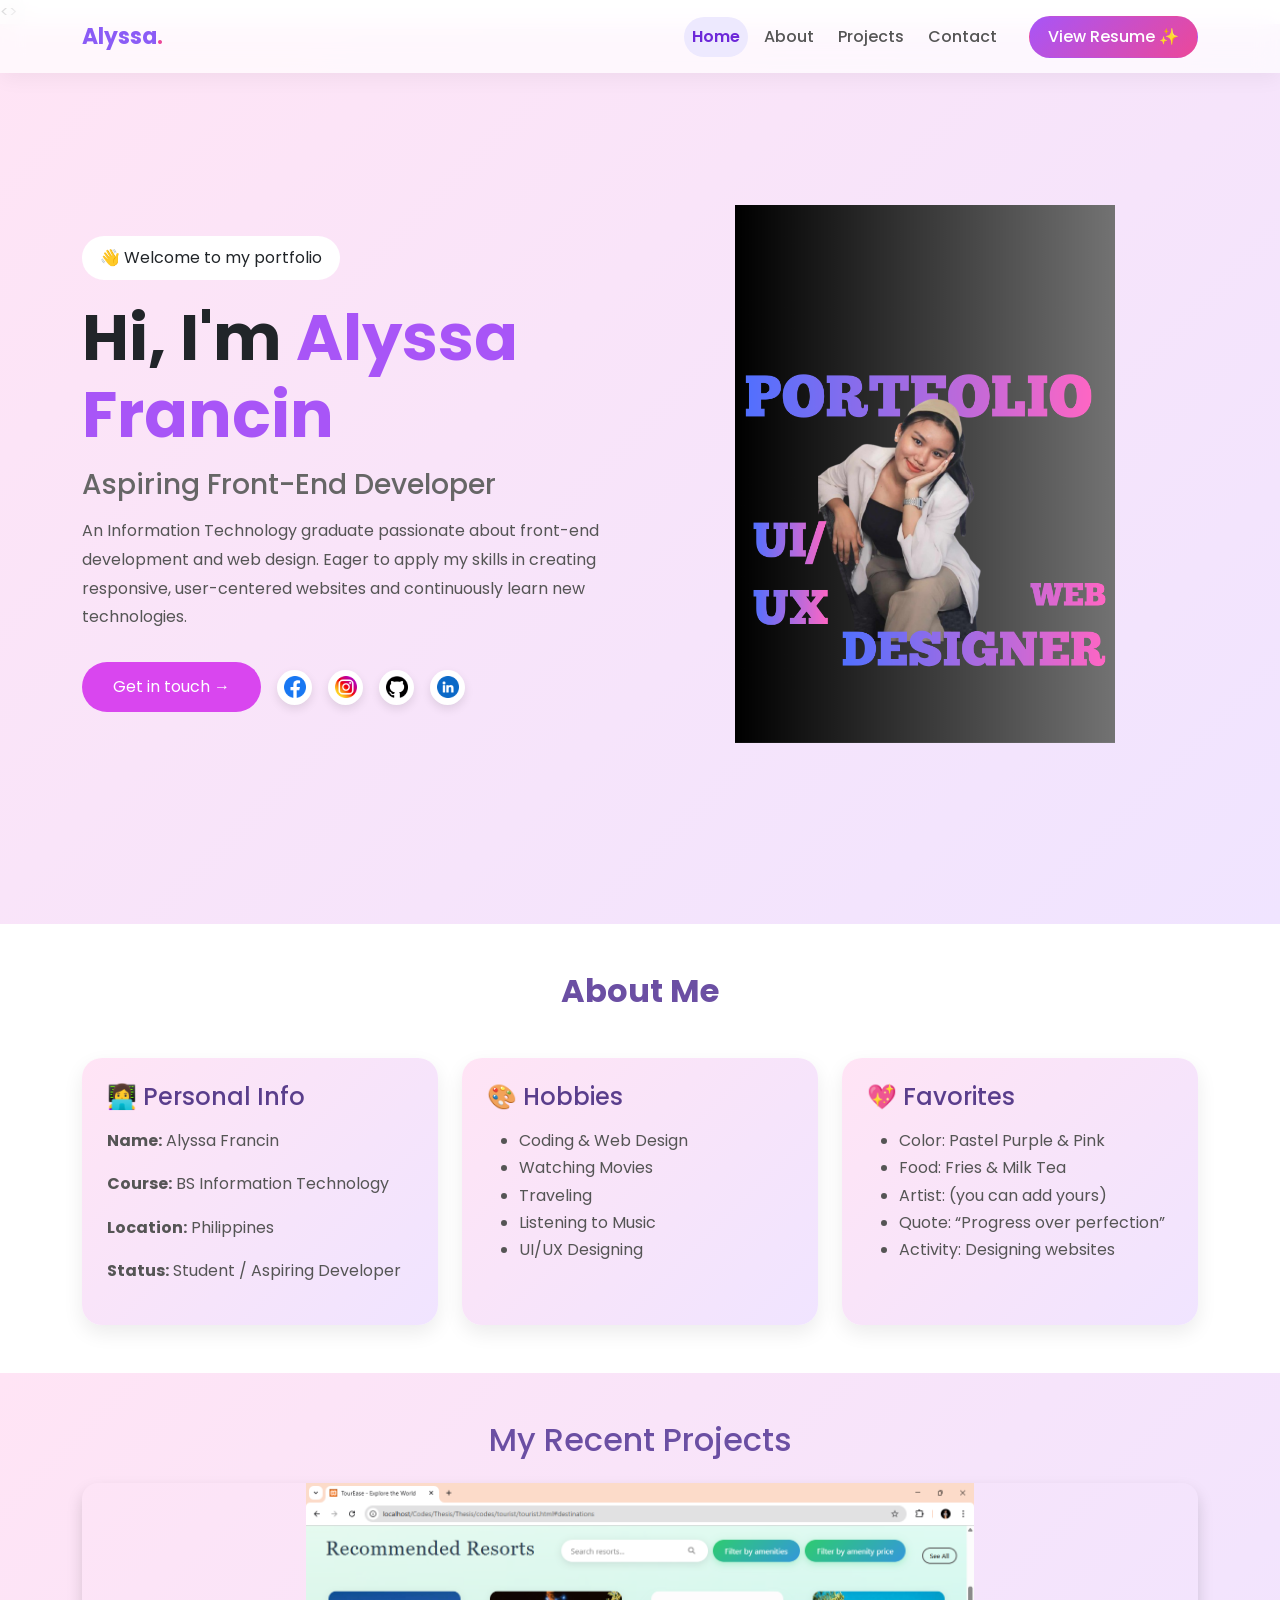
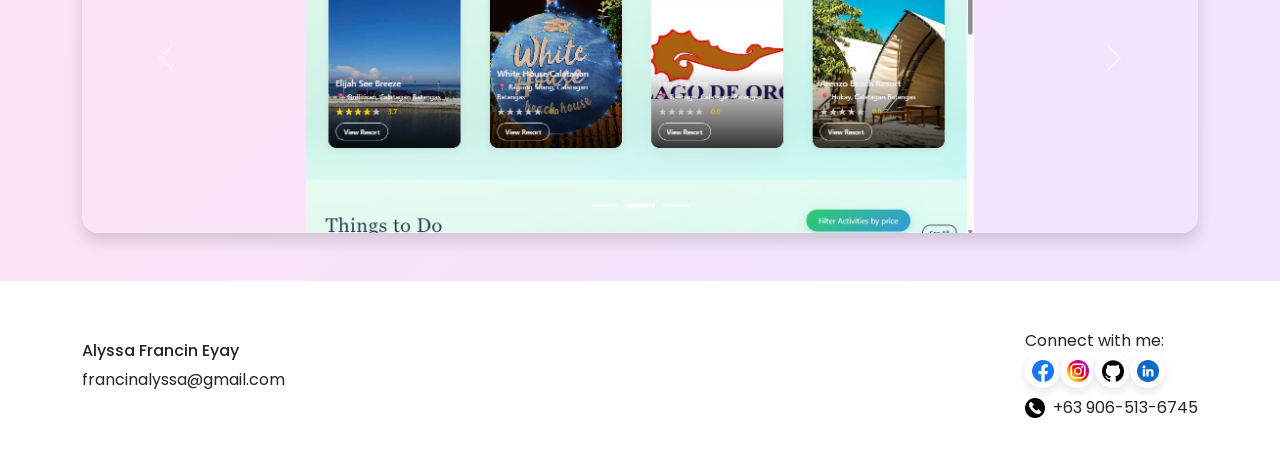
==== index.html @ 0eb21e1b "Rename home.html to index.html" ====
<!DOCTYPE html>
<html lang="en">
<head>
    <meta charset="UTF-8">
    <meta name="viewport" content="width=device-width, initial-scale=1.0">
    <title>Alyssa Francin | Portfolio</title>

    <!-- Bootstrap -->
    <link href="https://cdn.jsdelivr.net/npm/bootstrap@5.3.3/dist/css/bootstrap.min.css" rel="stylesheet">

    <!-- CSS -->
    <link rel="stylesheet" href="css/style.css">
</head>
<>

<!-- Navbar -->
<nav class="navbar navbar-expand-lg fixed-top custom-navbar">

    <div class="container">

        <!-- Brand -->
        <a class="navbar-brand" href="#home">
            Alyssa<span class="dot">.</span>
        </a>

        <!-- Toggle -->
        <button class="navbar-toggler" type="button"
                data-bs-toggle="collapse"
                data-bs-target="#navbarNav">
            <span class="navbar-toggler-icon"></span>
        </button>

        <!-- Links -->
        <div class="collapse navbar-collapse" id="navbarNav">

            <ul class="navbar-nav ms-auto align-items-lg-center gap-2">

                <li class="nav-item">
                    <a href="#home" class="nav-link">Home</a>
                </li>

                <li class="nav-item">
                    <a href="#about" class="nav-link">About</a>
                </li>

                <li class="nav-item">
                    <a href="#projects" class="nav-link">Projects</a>
                </li>

                <li class="nav-item">
                    <a href="#contact" class="nav-link">Contact</a>
                </li>

                <!-- Button -->
                <li class="nav-item">
                   <a href="assets/EYAY-Resume.pdf" target="_blank" class="btn btn-hire ms-lg-3">
                        View Resume ✨
                    </a>
                </li>

            </ul>

        </div>

    </div>

</nav>

<!-- Hero Section -->
<section id="home" class="hero">

    <div class="container">

        <div class="row align-items-center">

            <div class="col-lg-6">

                <span class="intro-tag">
                    👋 Welcome to my portfolio
                </span>

                <h1>
                    Hi, I'm
                    <span class="highlight">
                        Alyssa Francin
                    </span>
                </h1>

                <h3>Aspiring Front-End Developer</h3>

                <p>
                    An Information Technology graduate passionate about front-end development and web design. Eager to apply my skills in creating responsive, user-centered websites and continuously learn new technologies.
                </p>

               <div class="d-flex align-items-center gap-3 mt-3">

                    <!-- Button -->
                    <a href="#contact" class="btn btn-main">
                        Get in touch →
                    </a>

                   <!-- Social Icons -->
                    <a href="https://www.facebook.com/alii.frncin" target="https://www.facebook.com/alii.frncin" class="social-icon">
                        <img src="images/facebook.png" alt="Facebook">
                    </a>

                    <a href="https://www.instagram.com/aly_frncn/" target="https://www.instagram.com/aly_frncn/" class="social-icon">
                        <img src="images/social.png" alt="Instagram">
                    </a>

                    <a href="https://github.com/francinalyssa" target="https://github.com/francinalyssa" class="social-icon">
                        <img src="images/github-logo.png" alt="GitHub">
                    </a>

                    <a href="https://www.linkedin.com/in/alyssa-francin-eyay-317a55396" target="https://www.linkedin.com/in/alyssa-francin-eyay-317a55396" class="social-icon">
                        <img src="images/linkedin.png" alt="LinkedIn">
                    </a>

                </div>

                

            </div>

            <div class="col-lg-6 text-center">

                <img src="images/profile.png"
                     class="hero-image"
                     alt="Profile">

            </div>

        </div>

    </div>

</section>

<!-- About Me Section -->
<section id="about" class="about-section py-5">

    <div class="container">

        <h2 class="text-center mb-5">About Me</h2>

        <div class="row g-4">

            <!-- Personal Info -->
            <div class="col-md-4">
                <div class="about-card">
                    <h4>👩‍💻 Personal Info</h4>
                    <p><b>Name:</b> Alyssa Francin</p>
                    <p><b>Course:</b> BS Information Technology</p>
                    <p><b>Location:</b> Philippines</p>
                    <p><b>Status:</b> Student / Aspiring Developer</p>
                </div>
            </div>

            <!-- Hobbies -->
            <div class="col-md-4">
                <div class="about-card">
                    <h4>🎨 Hobbies</h4>
                    <ul>
                        <li>Coding & Web Design</li>
                        <li>Watching Movies</li>
                        <li>Traveling</li>
                        <li>Listening to Music</li>
                        <li>UI/UX Designing</li>
                    </ul>
                </div>
            </div>

            <!-- Favorites -->
            <div class="col-md-4">
                <div class="about-card">
                    <h4>💖 Favorites</h4>
                    <ul>
                        <li>Color: Pastel Purple & Pink</li>
                        <li>Food: Fries & Milk Tea</li>
                        <li>Artist: (you can add yours)</li>
                        <li>Quote: “Progress over perfection”</li>
                        <li>Activity: Designing websites</li>
                    </ul>
                </div>
            </div>

        </div>

    </div>

</section>



<!-- Slideshow Section -->
<section id="projects" class="project-slider py-5">

    <div class="container">

        <h2 class="text-center mb-4">My Recent Projects</h2>

        <div id="projectCarousel" class="carousel slide"
     data-bs-ride="carousel"
     data-bs-interval="2000">

            <!-- Indicators -->
            <div class="carousel-indicators">
                <button type="button" data-bs-target="#projectCarousel" data-bs-slide-to="0" class="active"></button>
                <button type="button" data-bs-target="#projectCarousel" data-bs-slide-to="1"></button>
                <button type="button" data-bs-target="#projectCarousel" data-bs-slide-to="2"></button>
            </div>

            <!-- Slides -->
            <div class="carousel-inner rounded-4 shadow">

                <div class="carousel-item active">
                    <img src="images/project1.png" class="d-block w-100" alt="Project 1">
                </div>

                <div class="carousel-item">
                    <img src="images/project2.png" class="d-block w-100" alt="Project 2">
                </div>

               

            </div>

            <!-- Controls -->
            <button class="carousel-control-prev" type="button" data-bs-target="#projectCarousel" data-bs-slide="prev">
                <span class="carousel-control-prev-icon"></span>
            </button>

            <button class="carousel-control-next" type="button" data-bs-target="#projectCarousel" data-bs-slide="next">
                <span class="carousel-control-next-icon"></span>
            </button>

        </div>

    </div>

</section>

<!-- Contact Section -->
<section id="contact" class="about-section py-5">
    <div class="container">
        <div class="row align-items-center">
            <div class="col-lg-6">
                <h6>Alyssa Francin Eyay</h6>
                <p>francinalyssa@gmail.com</p>
            </div>
           <div class="col-lg-6 d-flex justify-content-end align-items-center">  
            <div>
                <h7>Connect with me: </h7>
                <div class="d-flex align-items-center">
                    <a href="https://www.facebook.com/alii.frncin" target="_blank" class="social-icon">
                        <img src="images/facebook.png" alt="Facebook">
                    </a>

                    <a href="https://www.instagram.com/aly_frncn/" target="_blank" class="social-icon">
                        <img src="images/social.png" alt="Instagram">
                    </a>

                    <a href="https://github.com/francinalyssa" target="_blank" class="social-icon">
                        <img src="images/github-logo.png" alt="GitHub">
                    </a>

                    <a href="https://www.linkedin.com/in/alyssa-francin-eyay-317a55396" target="_blank" class="social-icon">
                        <img src="images/linkedin.png" alt="LinkedIn">
                    </a>
                </div>

                <!-- Phone number under the icons -->
                <div class="mt-2 d-flex align-items-center">
                    <img src="images/phone.png" alt="Phone" style="width:20px;height:20px;margin-right:8px;">
                    <span>+63 906-513-6745</span>
                </div>
            </div>

            </div>
    </div>
</section>




<script src="https://cdn.jsdelivr.net/npm/bootstrap@5.3.3/dist/js/bootstrap.bundle.min.js"></script>

<script src="js/script.js"></script>

</body>
</html>
---- css/style.css ----
@import url('https://fonts.googleapis.com/css2?family=Poppins:wght@300;400;500;600;700&display=swap');

*{
    margin:0;
    padding:0;
    box-sizing:border-box;
    scroll-behavior:smooth;
}

body{
    font-family:'Poppins',sans-serif;
    background:#fff;
}

.custom-navbar{
    background: rgba(255,255,255,0.7);
    backdrop-filter: blur(12px);
    box-shadow: 0 5px 20px rgba(0,0,0,0.05);
    padding: 15px 0;
}

/* Brand */
.navbar-brand{
    font-weight: 700;
    font-size: 22px;
    color: #8b5cf6;
}

.navbar-brand .dot{
    color: #ec4899;
}

/* Nav Links */
.nav-link{
    color: #555;
    font-weight: 500;
    padding: 8px 15px;
    border-radius: 20px;
    transition: 0.3s;
}

.nav-link:hover{
    background: #f3e8ff;
    color: #7c3aed;
    transform: translateY(-2px);
}

.nav-link.active{
    background: #ede9fe;
    color: #6d28d9 !important;
    font-weight: 600;
}

/* Hire Me Button */
.btn-hire{
    background: linear-gradient(135deg, #a855f7, #ec4899);
    color: white;
    padding: 8px 18px;
    border-radius: 25px;
    font-weight: 500;
    transition: 0.3s;
}

.btn-hire:hover{
    transform: scale(1.05);
    color: white;
}

/* Mobile spacing fix */
@media (max-width: 991px){
    .navbar-nav{
        padding-top: 10px;
    }
}




/* Hero */

.hero{
    min-height:100vh;
    display:flex;
    align-items:center;
    background:
    linear-gradient(
        135deg,
        #ffe4f5,
        #f0e4ff
    );
}

.intro-tag{
    background:white;
    padding:10px 18px;
    border-radius:30px;
    display:inline-block;
    margin-bottom:20px;
}

.hero h1{
    font-size:4rem;
    font-weight:700;
}

.highlight{
    color:#a855f7;
}

.hero h3{
    color:#666;
    margin:15px 0;
}

.hero p{
    color:#555;
    line-height:1.8;
    margin-bottom:30px;
}

.btn-main{
    background:#d946ef;
    color:white;
    padding:12px 30px;
    border-radius:30px;
}

.btn-main:hover{
    background:#c026d3;
    color:white;
}

.hero-image{
    width: 380px;
    max-width: 100%;
    background: transparent;
    border: none;
    box-shadow: none;
}

.social-icon img{
    width: 22px;
    height: 22px;
}

.social-icon{
    width: 35px;
    height: 35px;
    display: flex;
    align-items: center;
    justify-content: center;
    border-radius: 50%;
    background: white;
    box-shadow: 0 4px 10px rgba(0,0,0,0.1);
    transition: 0.3s;
}

.social-icon:hover{
    transform: translateY(-3px);
    background: transparent;
    
}

.project-slider{
    background: linear-gradient(135deg, #ffe4f5, #f0e4ff);
}

.project-slider h2{
    font-weight: 500;
    color: #6b4fa3;
}

.carousel-inner img{
    height: 350px;
    object-fit: contain;
    border-radius: 15px;
}

.about-section{
    background: #fff;
}

.about-section h2{
    font-weight: 700;
    color: #6b4fa3;
}

.about-card{
    background: linear-gradient(135deg, #ffe4f5, #f0e4ff);
    padding: 25px;
    border-radius: 20px;
    box-shadow: 0 8px 20px rgba(0,0,0,0.08);
    transition: 0.3s;
    height: 100%;
}

.about-card:hover{
    transform: translateY(-8px);
}

.about-card h4{
    margin-bottom: 15px;
    color: #5a3e8c;
}

.about-card p, 
.about-card li{
    color: #555;
    line-height: 1.7;
}
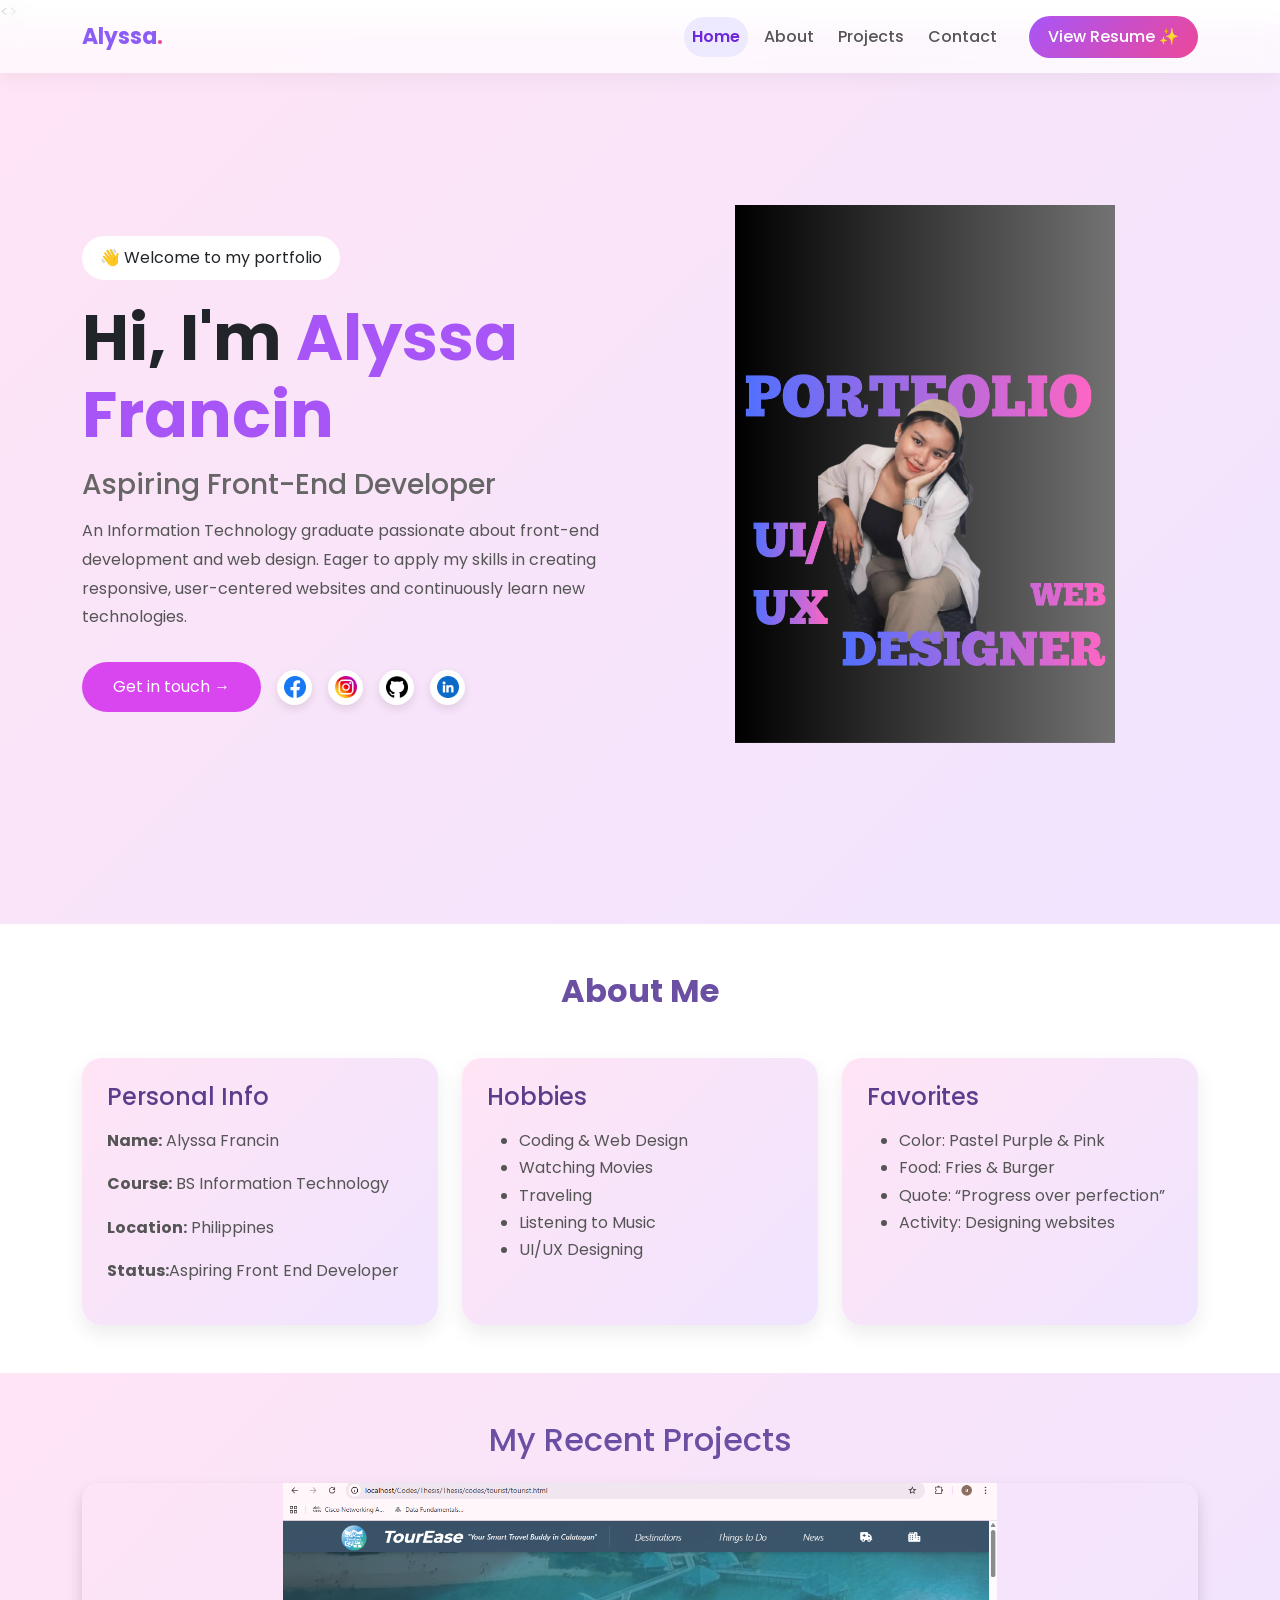
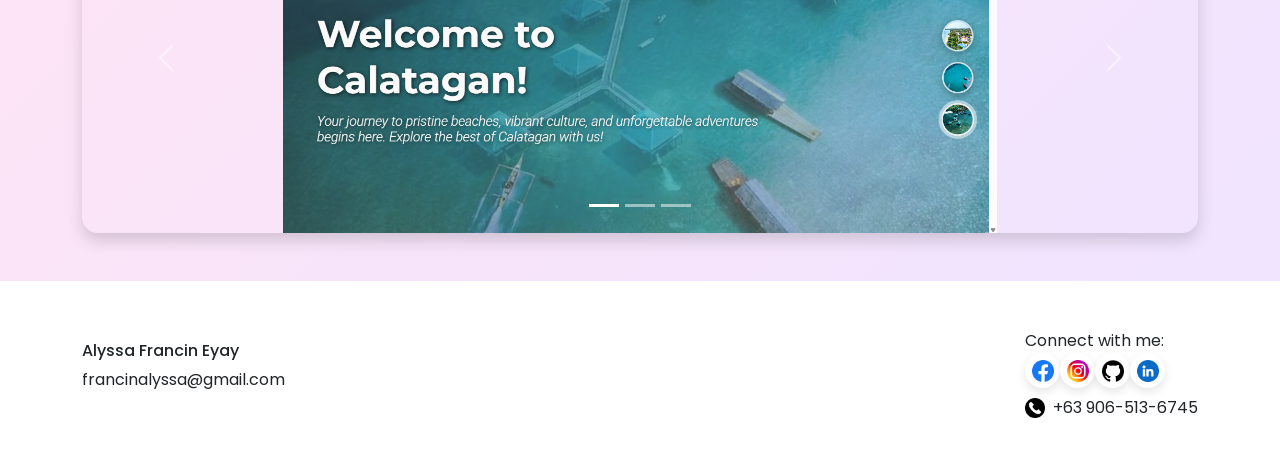
==== commit 3c7c357f: "Update index.html" ====
--- a/index.html
+++ b/index.html
@@ -148,18 +148,18 @@
             <!-- Personal Info -->
             <div class="col-md-4">
                 <div class="about-card">
-                    <h4>👩‍💻 Personal Info</h4>
+                    <h4>Personal Info</h4>
                     <p><b>Name:</b> Alyssa Francin</p>
                     <p><b>Course:</b> BS Information Technology</p>
                     <p><b>Location:</b> Philippines</p>
-                    <p><b>Status:</b> Student / Aspiring Developer</p>
+                    <p><b>Status:</b>Aspiring Front End Developer</p>
                 </div>
             </div>
 
             <!-- Hobbies -->
             <div class="col-md-4">
                 <div class="about-card">
-                    <h4>🎨 Hobbies</h4>
+                    <h4>Hobbies</h4>
                     <ul>
                         <li>Coding & Web Design</li>
                         <li>Watching Movies</li>
@@ -173,11 +173,10 @@
             <!-- Favorites -->
             <div class="col-md-4">
                 <div class="about-card">
-                    <h4>💖 Favorites</h4>
+                    <h4>Favorites</h4>
                     <ul>
                         <li>Color: Pastel Purple & Pink</li>
-                        <li>Food: Fries & Milk Tea</li>
-                        <li>Artist: (you can add yours)</li>
+                        <li>Food: Fries & Burger</li>
                         <li>Quote: “Progress over perfection”</li>
                         <li>Activity: Designing websites</li>
                     </ul>
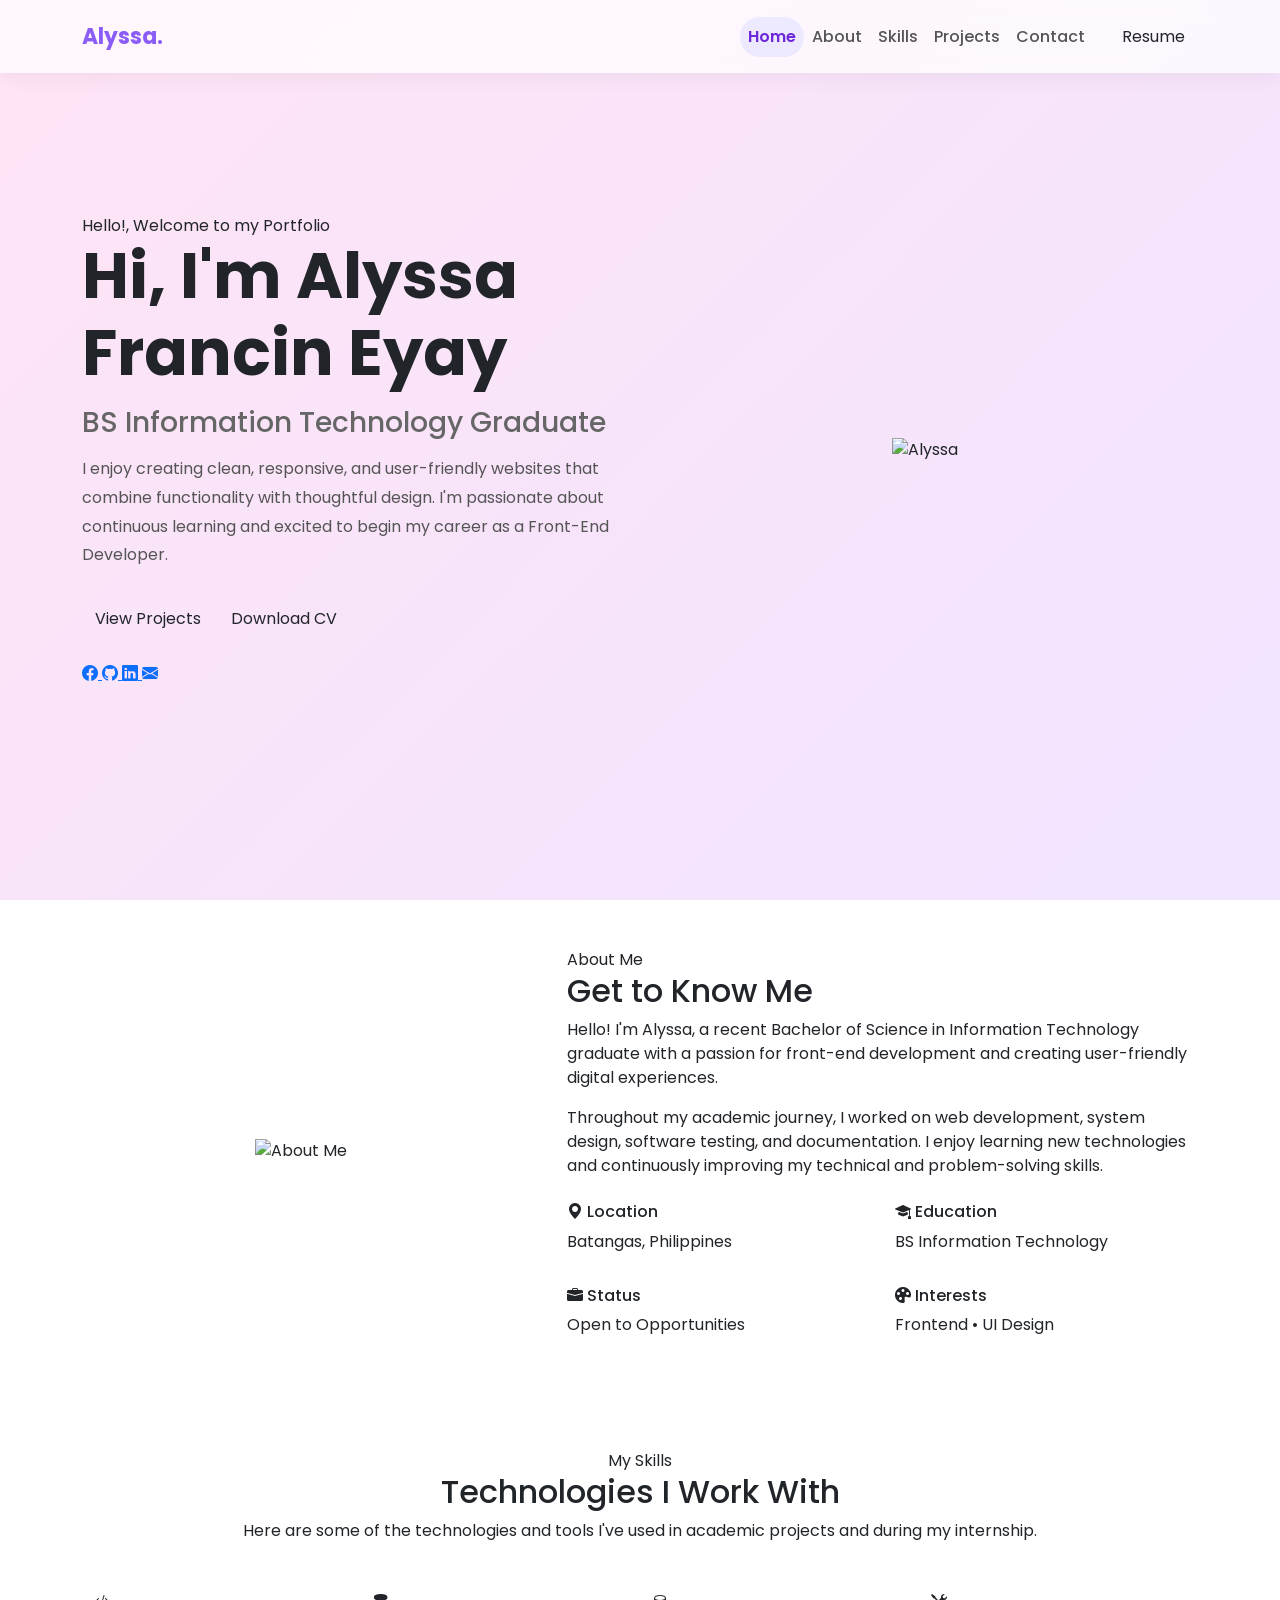
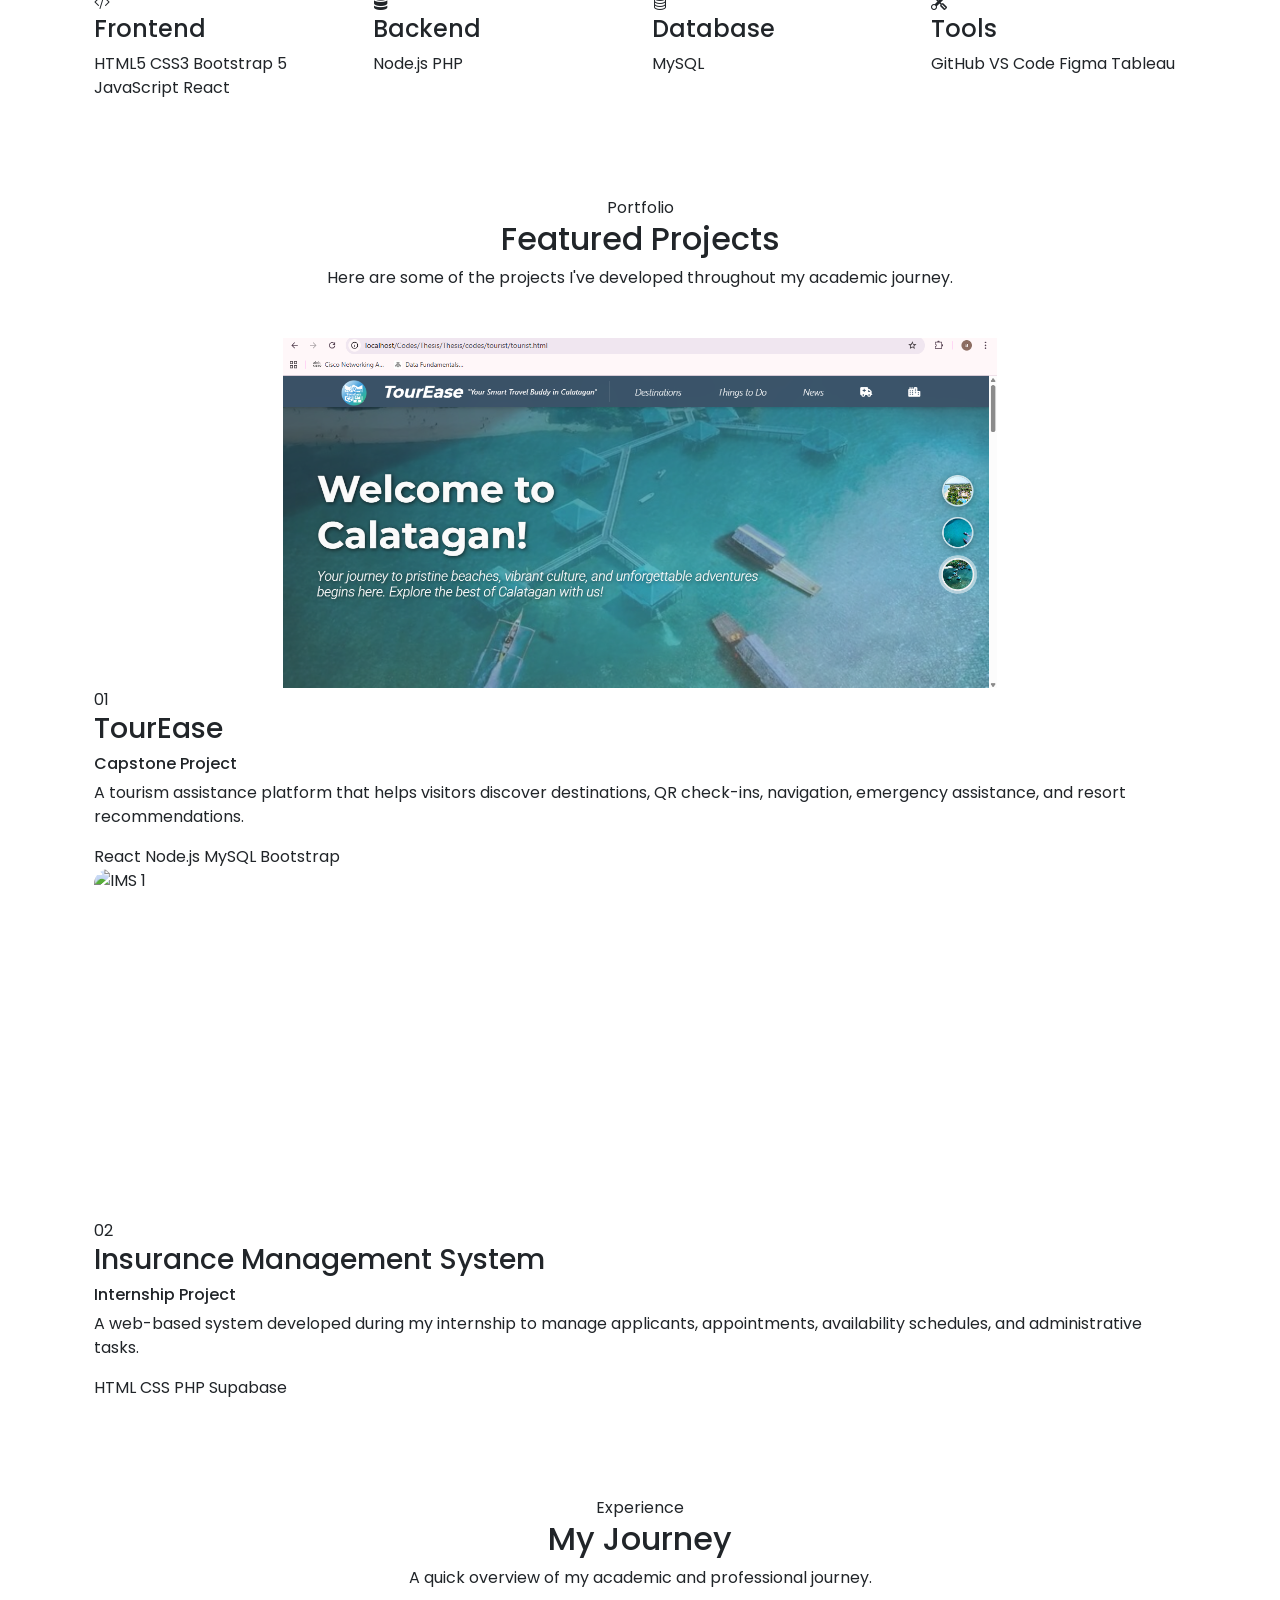
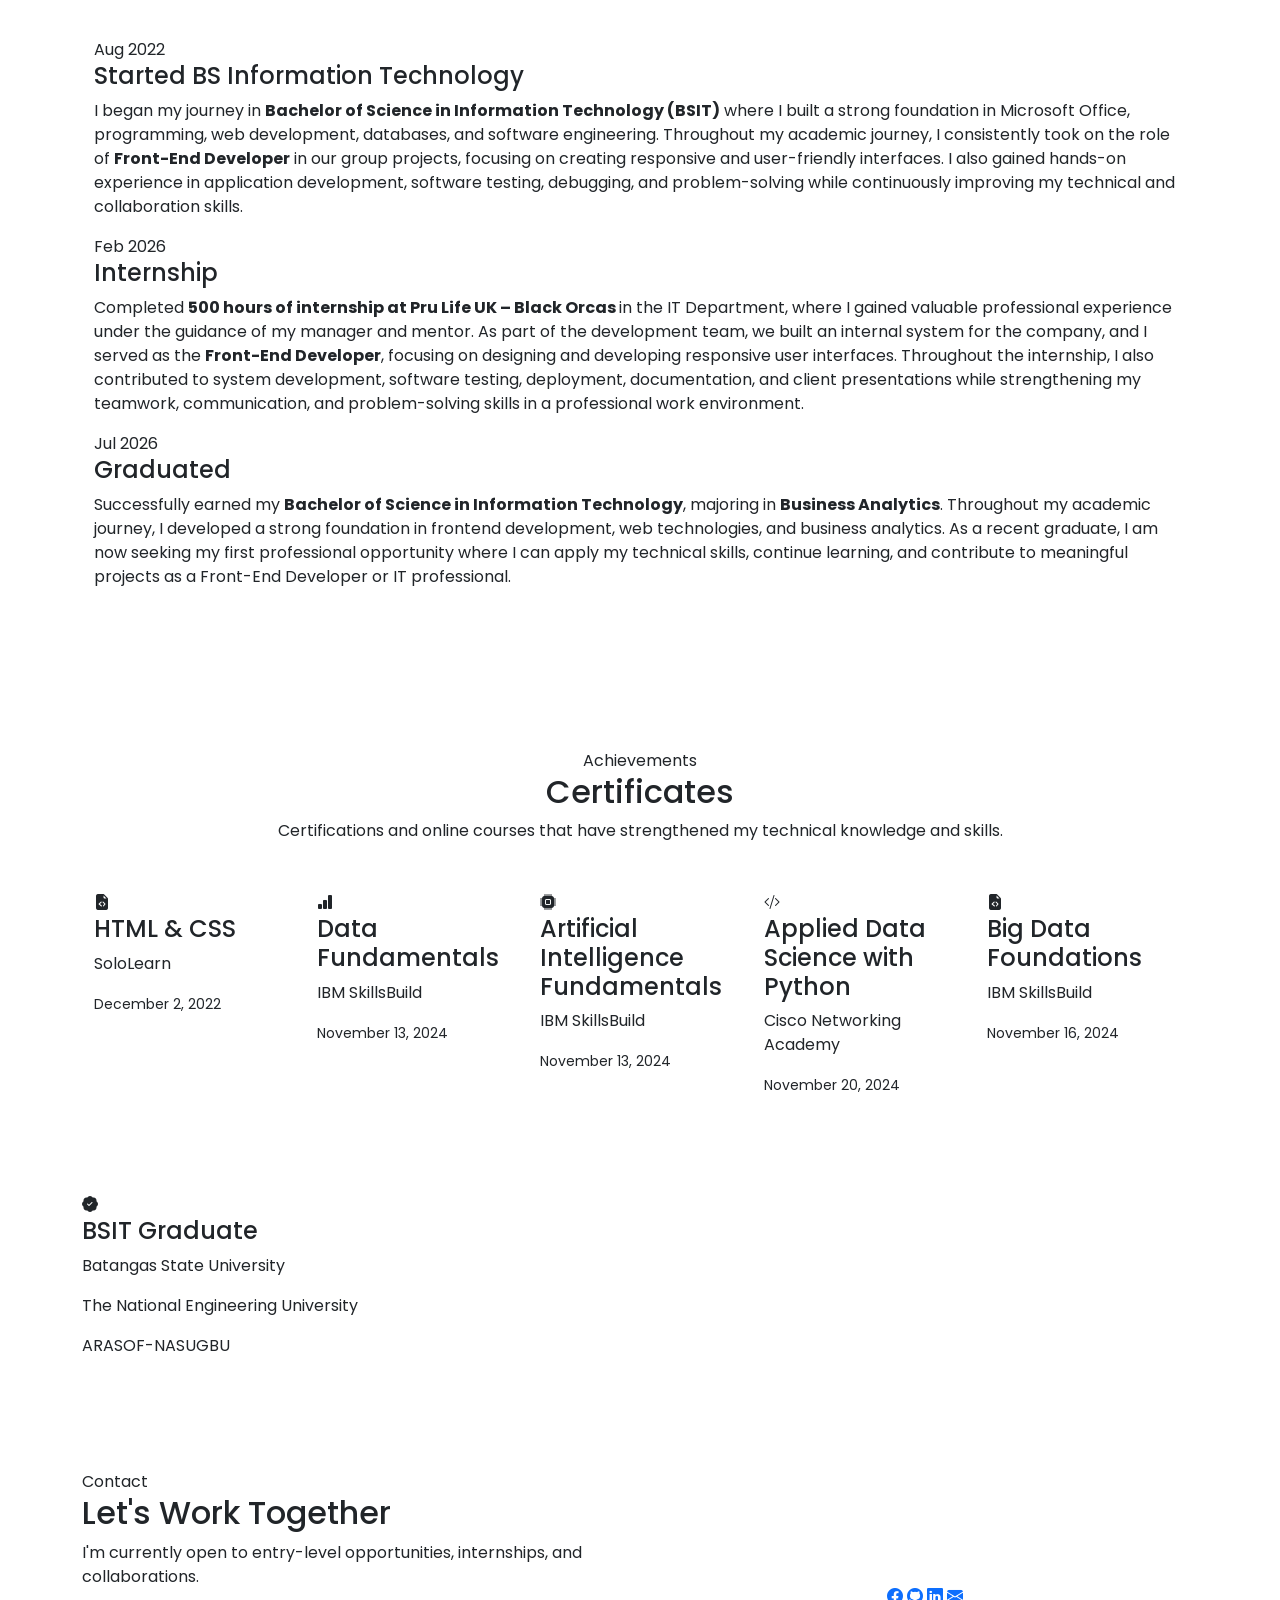
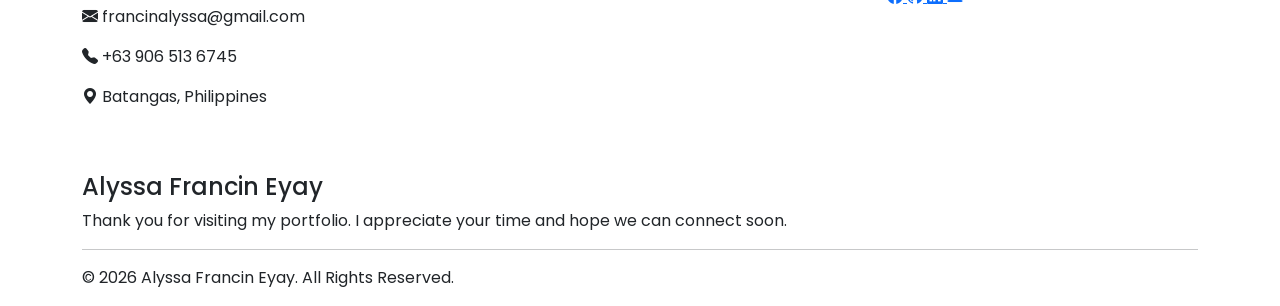
==== commit d6a45fd3: "Update index.html" ====
--- a/index.html
+++ b/index.html
@@ -1,42 +1,54 @@
 <!DOCTYPE html>
 <html lang="en">
+
 <head>
     <meta charset="UTF-8">
     <meta name="viewport" content="width=device-width, initial-scale=1.0">
-    <title>Alyssa Francin | Portfolio</title>
+
+    <title>Alyssa Francin Eyay | Portfolio</title>
+
+    <!-- Google Fonts -->
+    <link href="https://fonts.googleapis.com/css2?family=Inter:wght@300;400;500;600;700&family=Sora:wght@600;700;800&display=swap" rel="stylesheet">
 
     <!-- Bootstrap -->
     <link href="https://cdn.jsdelivr.net/npm/bootstrap@5.3.3/dist/css/bootstrap.min.css" rel="stylesheet">
 
+    <!-- Bootstrap Icons -->
+    <link rel="stylesheet"
+        href="https://cdn.jsdelivr.net/npm/bootstrap-icons@1.11.3/font/bootstrap-icons.min.css">
+        <link rel="stylesheet" href="https://cdn.jsdelivr.net/npm/bootstrap-icons@1.11.3/font/bootstrap-icons.min.css">
+        <link rel="stylesheet" href="https://cdn.jsdelivr.net/npm/bootstrap-icons@1.11.3/font/bootstrap-icons.min.css">
     <!-- CSS -->
     <link rel="stylesheet" href="css/style.css">
 </head>
-<>
-
-<!-- Navbar -->
+
+<body>
+
+<!-- ========================= NAVBAR ========================= -->
+
 <nav class="navbar navbar-expand-lg fixed-top custom-navbar">
 
     <div class="container">
 
-        <!-- Brand -->
-        <a class="navbar-brand" href="#home">
-            Alyssa<span class="dot">.</span>
+        <a class="navbar-brand" href="#">
+            Alyssa<span>.</span>
         </a>
 
-        <!-- Toggle -->
-        <button class="navbar-toggler" type="button"
-                data-bs-toggle="collapse"
-                data-bs-target="#navbarNav">
+        <button class="navbar-toggler"
+            data-bs-toggle="collapse"
+            data-bs-target="#navbarNav">
+
             <span class="navbar-toggler-icon"></span>
+
         </button>
 
-        <!-- Links -->
-        <div class="collapse navbar-collapse" id="navbarNav">
-
-            <ul class="navbar-nav ms-auto align-items-lg-center gap-2">
+        <div class="collapse navbar-collapse"
+            id="navbarNav">
+
+            <ul class="navbar-nav ms-auto align-items-lg-center">
 
                 <li class="nav-item">
-                    <a href="#home" class="nav-link">Home</a>
+                    <a href="#home" class="nav-link active">Home</a>
                 </li>
 
                 <li class="nav-item">
@@ -44,6 +56,10 @@
                 </li>
 
                 <li class="nav-item">
+                    <a href="#skills" class="nav-link">Skills</a>
+                </li>
+
+                <li class="nav-item">
                     <a href="#projects" class="nav-link">Projects</a>
                 </li>
 
@@ -51,11 +67,16 @@
                     <a href="#contact" class="nav-link">Contact</a>
                 </li>
 
-                <!-- Button -->
-                <li class="nav-item">
-                   <a href="assets/EYAY-Resume.pdf" target="_blank" class="btn btn-hire ms-lg-3">
-                        View Resume ✨
+                <li class="nav-item ms-lg-3">
+
+                    <a href="assets/EYAY-Resume.pdf"
+                        target="_blank"
+                        class="btn btn-resume">
+
+                        Resume
+
                     </a>
+
                 </li>
 
             </ul>
@@ -66,67 +87,743 @@
 
 </nav>
 
-<!-- Hero Section -->
+<!-- ========================= HERO ========================= -->
+
 <section id="home" class="hero">
 
+    <!-- Floating Blurs -->
+
+    <div class="blur blur1"></div>
+    <div class="blur blur2"></div>
+    <div class="blur blur3"></div>
+
     <div class="container">
 
         <div class="row align-items-center">
 
+            <!-- LEFT -->
+
             <div class="col-lg-6">
 
-                <span class="intro-tag">
-                    👋 Welcome to my portfolio
+                <span class="hero-tag">
+
+                    Hello!, Welcome to my Portfolio
+
                 </span>
 
                 <h1>
+
                     Hi, I'm
-                    <span class="highlight">
-                        Alyssa Francin
+
+                    <span>Alyssa Francin Eyay</span>
+
+                </h1>
+
+                <h3>
+
+                    BS Information Technology Graduate
+
+                </h3>
+
+                <p>
+
+                    I enjoy creating clean, responsive, and user-friendly
+                    websites that combine functionality with thoughtful
+                    design. I'm passionate about continuous learning and
+                    excited to begin my career as a Front-End Developer.
+
+                </p>
+
+                <div class="hero-buttons">
+
+                    <a href="#projects" class="btn btn-primary-custom">
+
+                        View Projects
+
+                    </a>
+
+                    <a href="assets/EYAY-Resume.pdf"
+                        target="_blank"
+                        class="btn btn-outline-custom">
+
+                        Download CV
+
+                    </a>
+
+                </div>
+
+                <div class="social-links mt-4">
+
+                    <a href="https://facebook.com/alii.frncin"
+                        target="_blank">
+
+                        <i class="bi bi-facebook"></i>
+
+                    </a>
+
+                    <a href="https://github.com/francinalyssa"
+                        target="_blank">
+
+                        <i class="bi bi-github"></i>
+
+                    </a>
+
+                    <a href="https://linkedin.com/in/alyssa-francin-eyay-317a55396"
+                        target="_blank">
+
+                        <i class="bi bi-linkedin"></i>
+
+                    </a>
+
+                    <a href="mailto:francinalyssa@gmail.com">
+
+                        <i class="bi bi-envelope-fill"></i>
+
+                    </a>
+
+                </div>
+
+            </div>
+
+            <!-- RIGHT -->
+
+            <div class="col-lg-6 text-center">
+
+                <div class="image-wrapper">
+
+                    <img src="images/profile1.png"
+                        class="hero-image"
+                        alt="Alyssa">
+
+                </div>
+
+            </div>
+
+        </div>
+
+    </div>
+
+</section>
+
+<!-- ========================= ABOUT ========================= -->
+
+<section id="about" class="about py-5">
+
+<div class="container">
+
+<div class="row align-items-center g-5">
+
+<div class="col-lg-5 text-center">
+
+<img src="images/profile2.png"
+class="about-image"
+alt="About Me">
+
+</div>
+
+<section class="col-lg-7">
+
+<span class="section-tag">
+
+About Me
+
+</span>
+
+<h2>
+
+Get to Know Me
+
+</h2>
+
+<p>
+
+Hello! I'm Alyssa, a recent Bachelor of Science in Information Technology graduate with a passion for front-end development and creating user-friendly digital experiences.
+
+</p>
+
+<p>
+
+Throughout my academic journey, I worked on web development, system design, software testing, and documentation. I enjoy learning new technologies and continuously improving my technical and problem-solving skills.
+
+</p>
+
+<div class="row mt-4">
+
+    <div class="col-md-6">
+
+        <div class="info-card">
+
+            <h6><i class="bi bi-geo-alt-fill info-icon"></i> Location</h6>
+
+            <p>Batangas, Philippines</p>
+
+        </div>
+
+    </div>
+
+    <div class="col-md-6">
+
+        <div class="info-card">
+
+            <h6><i class="bi bi-mortarboard-fill info-icon"></i> Education</h6>
+
+            <p>BS Information Technology</p>
+
+        </div>
+
+    </div>
+
+    <div class="col-md-6 mt-3">
+
+        <div class="info-card">
+
+            <h6><i class="bi bi-briefcase-fill info-icon"></i> Status</h6>
+
+            <p>Open to Opportunities</p>
+
+        </div>
+
+    </div>
+
+    <div class="col-md-6 mt-3">
+
+        <div class="info-card">
+
+            <h6><i class="bi bi-palette-fill info-icon"></i> Interests</h6>
+
+            <p>Frontend • UI Design</p>
+
+        </div>
+
+    </div>
+
+</div>
+</section>
+
+
+<!-- ========================= SKILLS ========================= -->
+
+<section id="skills" class="skills py-5">
+
+    <div class="container">
+
+        <div class="text-center mb-5">
+
+            <span class="section-tag">My Skills</span>
+
+            <h2>Technologies I Work With</h2>
+
+            <p>
+                Here are some of the technologies and tools I've used in
+                academic projects and during my internship.
+            </p>
+
+        </div>
+
+        <div class="row g-4">
+
+            <!-- Frontend -->
+
+            <div class="col-lg-3 col-md-6">
+
+                <div class="skill-card">
+
+                    <div class="skill-icon">
+                        <i class="bi bi-code-slash"></i>
+                    </div>
+
+                    <h4>Frontend</h4>
+
+                    <div class="skill-list">
+
+                        <span>HTML5</span>
+                        <span>CSS3</span>
+                        <span>Bootstrap 5</span>
+                        <span>JavaScript</span>
+                        <span>React</span>
+
+                    </div>
+
+                </div>
+
+            </div>
+
+            <!-- Backend -->
+
+            <div class="col-lg-3 col-md-6">
+
+                <div class="skill-card">
+
+                    <div class="skill-icon">
+                        <i class="bi bi-server"></i>
+                    </div>
+
+                    <h4>Backend</h4>
+
+                    <div class="skill-list">
+
+                        <span>Node.js</span>
+                        <span>PHP</span>
+
+                    </div>
+
+                </div>
+
+            </div>
+
+            <!-- Database -->
+
+            <div class="col-lg-3 col-md-6">
+
+                <div class="skill-card">
+
+                    <div class="skill-icon">
+                        <i class="bi bi-database"></i>
+                    </div>
+
+                    <h4>Database</h4>
+
+                    <div class="skill-list">
+
+                        <span>MySQL</span>
+
+                    </div>
+
+                </div>
+
+            </div>
+
+            <!-- Tools -->
+
+            <div class="col-lg-3 col-md-6">
+
+                <div class="skill-card">
+
+                    <div class="skill-icon">
+                        <i class="bi bi-tools"></i>
+                    </div>
+
+                    <h4>Tools</h4>
+
+                    <div class="skill-list">
+
+                        <span>GitHub</span>
+                        <span>VS Code</span>
+                        <span>Figma</span>
+                        <span>Tableau</span>
+
+                    </div>
+
+                </div>
+
+            </div>
+
+        </div>
+
+    </div>
+
+</section>
+<section id="projects" class="projects">
+
+    <div class="container">
+
+        <!-- Section Header -->
+        <div class="section-header text-center mb-5">
+
+            <span class="section-tag">Portfolio</span>
+
+            <h2>Featured Projects</h2>
+
+            <p>
+                Here are some of the projects I've developed throughout my academic journey.
+            </p>
+
+        </div>
+
+        <!-- ===================== Project 1 ===================== -->
+
+        <div class="featured-project">
+
+            <div class="project-image">
+
+                <div id="tourEaseCarousel" class="carousel slide">
+
+                    <div class="carousel-inner">
+
+                        <div class="carousel-item active">
+                            <img src="images/project1.png" class="d-block w-100" alt="TourEase 1">
+                        </div>
+
+                        <div class="carousel-item">
+                            <img src="images/project2.png" class="d-block w-100" alt="TourEase 2">
+                        </div>
+
+                        <div class="carousel-item">
+                            <img src="images/project3.png" class="d-block w-100" alt="TourEase 3">
+                        </div>
+
+                    </div>
+
+                </div>
+
+            </div>
+
+            <div class="project-details">
+
+                <span class="project-number">01</span>
+
+                <h3>TourEase</h3>
+
+                <h6>Capstone Project</h6>
+
+                <p>
+                    A tourism assistance platform that helps visitors discover destinations,
+                    QR check-ins, navigation, emergency assistance, and resort recommendations.
+                </p>
+
+                <div class="tech-stack">
+
+                    <span>React</span>
+                    <span>Node.js</span>
+                    <span>MySQL</span>
+                    <span>Bootstrap</span>
+
+                </div>
+
+            </div>
+
+        </div>
+
+        <!-- ===================== Project 2 ===================== -->
+
+        <div class="featured-project reverse">
+
+            <div class="project-image">
+
+                <div id="internshipCarousel" class="carousel slide">
+
+                    <div class="carousel-inner">
+
+                        <div class="carousel-item active">
+                            <img src="images/p1.png" class="d-block w-100" alt="IMS 1">
+                        </div>
+
+                        <div class="carousel-item">
+                            <img src="images/p2.png" class="d-block w-100" alt="IMS 2">
+                        </div>
+
+                        <div class="carousel-item">
+                            <img src="images/p3.png" class="d-block w-100" alt="IMS 3">
+                        </div>
+
+                    </div>
+
+                </div>
+
+            </div>
+
+            <div class="project-details">
+
+                <span class="project-number">02</span>
+
+                <h3>Insurance Management System</h3>
+
+                <h6>Internship Project</h6>
+
+                <p>
+                    A web-based system developed during my internship to manage applicants,
+                    appointments, availability schedules, and administrative tasks.
+                </p>
+
+                <div class="tech-stack">
+
+                    <span>HTML</span>
+                    <span>CSS</span>
+                    <span>PHP</span>
+                    <span>Supabase</span>
+
+                </div>
+
+            </div>
+
+        </div>
+
+    </div>
+
+</section>
+
+<!-- ========================= EXPERIENCE ========================= -->
+
+<section id="experience" class="experience py-5">
+
+    <div class="container">
+
+        <div class="text-center mb-5">
+
+            <span class="section-tag">
+                Experience
+            </span>
+
+            <h2>My Journey</h2>
+
+            <p>
+                A quick overview of my academic and professional journey.
+            </p>
+
+        </div>
+
+        <div class="timeline">
+
+            <div class="timeline-item">
+
+                <div class="timeline-dot"></div>
+
+                <div class="timeline-content">
+
+                    <span class="timeline-year">Aug 2022</span>
+
+                    <h4>Started BS Information Technology</h4>
+
+                    <p>
+                        I began my journey in <b>Bachelor of Science in Information Technology (BSIT)</b> where I built a strong foundation in Microsoft Office, programming, web development, databases, and software engineering. Throughout my academic journey, I consistently took on the role of <b>Front-End Developer</b> in our group projects, focusing on creating responsive and user-friendly interfaces. I also gained hands-on experience in application development, software testing, debugging, and problem-solving while continuously improving my technical and collaboration skills.
+
+                    </p>
+
+                </div>
+
+            </div>
+
+            <div class="timeline-item">
+
+                <div class="timeline-dot"></div>
+
+                <div class="timeline-content">
+
+                    <span class="timeline-year">Feb 2026</span>
+
+                    <h4>Internship</h4>
+
+                    <p>
+                        Completed <b>500 hours of internship at Pru Life UK – Black Orcas </b> in the IT Department, where I gained valuable professional experience under the guidance of my manager and mentor. As part of the development team, we built an internal system for the company, and I served as the <b>Front-End Developer</b>, focusing on designing and developing responsive user interfaces. Throughout the internship, I also contributed to system development, software testing, deployment, documentation, and client presentations while strengthening my teamwork, communication, and problem-solving skills in a professional work environment.
+
+                    </p>
+
+                </div>
+
+            </div>
+
+            <div class="timeline-item">
+
+                <div class="timeline-dot"></div>
+
+                <div class="timeline-content">
+
+                    <span class="timeline-year">Jul 2026</span>
+
+                    <h4>Graduated</h4>
+
+                    <p>
+                        Successfully earned my <b>Bachelor of Science in Information Technology</b>, majoring in <b>Business Analytics</b>. Throughout my academic journey, I developed a strong foundation in frontend development, web technologies, and business analytics. As a recent graduate, I am now seeking my first professional opportunity where I can apply my technical skills, continue learning, and contribute to meaningful projects as a Front-End Developer or IT professional.
+
+                    </p>
+
+                </div>
+
+            </div>
+
+        </div>
+
+    </div>
+
+</section>
+
+<!-- ========================= CERTIFICATES ========================= -->
+
+<section class="certificates py-5">
+
+    <div class="container">
+
+        <div class="section-header text-center mb-5">
+
+            <span class="section-tag">Achievements</span>
+
+            <h2>Certificates</h2>
+
+            <p>
+                Certifications and online courses that have strengthened my technical knowledge and skills.
+            </p>
+
+        </div>
+
+        <div class="row row-cols-2 row-cols-md-3 row-cols-xl-5 g-4">
+            <!-- Certificate 1 -->
+            <div class="col">
+            <div class="certificate-card">
+                <i class="bi bi-file-earmark-code-fill"></i>
+                    <h4>HTML & CSS</h4>
+                    <p class="issuer">SoloLearn</p>
+                    <small>December 2, 2022</small>
+                </div>
+            </div>
+
+            <!-- Certificate 2 -->
+            <div class="col">
+                <div class="certificate-card">
+                    <i class="bi bi-bar-chart-fill"></i>
+                    <h4>Data Fundamentals</h4>
+                    <p class="issuer">IBM SkillsBuild</p>
+                    <small>November 13, 2024</small>
+                </div>
+            </div>
+
+            <!-- Certificate 3 -->
+            <div class="col">
+                <div class="certificate-card">
+                    <i class="bi bi-cpu-fill"></i>
+                    <h4>Artificial Intelligence Fundamentals</h4>
+                    <p class="issuer">IBM SkillsBuild</p>
+                    <small>November 13, 2024</small>
+                </div>
+            </div>
+
+            <!-- Certificate 4 -->
+            <div class="col">
+                <div class="certificate-card">
+                    <i class="bi bi-code-slash"></i>
+                    <h4>Applied Data Science with Python</h4>
+                    <p class="issuer">Cisco Networking Academy</p>
+                    <small>November 20, 2024</small>
+                </div>
+            </div>
+
+            <!-- Certificate 5 -->
+            <div class="col">
+            <div class="certificate-card">
+                <i class="bi bi-file-earmark-code-fill"></i>
+                    <h4>Big Data Foundations</h4>
+                    <p class="issuer">IBM SkillsBuild</p>
+                    <small>November 16, 2024</small>
+                </div>
+            </div>
+
+            
+
+        </div>
+
+    </div>
+
+</section>
+
+            <div class="col-md-6">
+
+                <div class="certificate-card">
+
+                    <i class="bi bi-patch-check-fill"></i>
+
+                    <h4>BSIT Graduate</h4>
+
+                    <p>Batangas State University</p>
+                    <p>The National Engineering University</p>
+                    <p>ARASOF-NASUGBU</p>
+                </div>
+
+            </div>
+
+            
+
+        </div>
+
+    </div>
+
+</section>
+
+<!-- ========================= CONTACT ========================= -->
+
+<section id="contact" class="contact py-5">
+
+    <div class="container">
+
+        <div class="contact-box">
+
+            <div class="row align-items-center">
+
+                <div class="col-lg-6">
+
+                    <span class="section-tag">
+                        Contact
                     </span>
-                </h1>
-
-                <h3>Aspiring Front-End Developer</h3>
-
-                <p>
-                    An Information Technology graduate passionate about front-end development and web design. Eager to apply my skills in creating responsive, user-centered websites and continuously learn new technologies.
-                </p>
-
-               <div class="d-flex align-items-center gap-3 mt-3">
-
-                    <!-- Button -->
-                    <a href="#contact" class="btn btn-main">
-                        Get in touch →
-                    </a>
-
-                   <!-- Social Icons -->
-                    <a href="https://www.facebook.com/alii.frncin" target="https://www.facebook.com/alii.frncin" class="social-icon">
-                        <img src="images/facebook.png" alt="Facebook">
-                    </a>
-
-                    <a href="https://www.instagram.com/aly_frncn/" target="https://www.instagram.com/aly_frncn/" class="social-icon">
-                        <img src="images/social.png" alt="Instagram">
-                    </a>
-
-                    <a href="https://github.com/francinalyssa" target="https://github.com/francinalyssa" class="social-icon">
-                        <img src="images/github-logo.png" alt="GitHub">
-                    </a>
-
-                    <a href="https://www.linkedin.com/in/alyssa-francin-eyay-317a55396" target="https://www.linkedin.com/in/alyssa-francin-eyay-317a55396" class="social-icon">
-                        <img src="images/linkedin.png" alt="LinkedIn">
-                    </a>
-
-                </div>
-
-                
-
-            </div>
-
-            <div class="col-lg-6 text-center">
-
-                <img src="images/profile.png"
-                     class="hero-image"
-                     alt="Profile">
+
+                    <h2>Let's Work Together</h2>
+
+                    <p>
+
+                        I'm currently open to entry-level opportunities,
+                        internships, and collaborations.
+
+                    </p>
+
+                    <div class="contact-info">
+
+                        <p>
+
+                            <i class="bi bi-envelope-fill"></i>
+
+                            francinalyssa@gmail.com
+
+                        </p>
+
+                        <p>
+
+                            <i class="bi bi-telephone-fill"></i>
+
+                            +63 906 513 6745
+
+                        </p>
+
+                        <p>
+
+                            <i class="bi bi-geo-alt-fill"></i>
+
+                            Batangas, Philippines
+
+                        </p>
+
+                    </div>
+
+                </div>
+
+                <div class="col-lg-6 text-center">
+
+                    <div class="social-links large">
+
+                        <a href="https://facebook.com/alii.frncin" target="_blank">
+
+                            <i class="bi bi-facebook"></i>
+
+                        </a>
+
+                        <a href="https://github.com/francinalyssa" target="_blank">
+
+                            <i class="bi bi-github"></i>
+
+                        </a>
+
+                        <a href="https://linkedin.com/in/alyssa-francin-eyay-317a55396"
+                            target="_blank">
+
+                            <i class="bi bi-linkedin"></i>
+
+                        </a>
+
+                        <a href="mailto:francinalyssa@gmail.com">
+
+                            <i class="bi bi-envelope-fill"></i>
+
+                        </a>
+
+                    </div>
+
+                </div>
 
             </div>
 
@@ -136,155 +833,39 @@
 
 </section>
 
-<!-- About Me Section -->
-<section id="about" class="about-section py-5">
+<!-- ========================= FOOTER ========================= -->
+
+<footer>
 
     <div class="container">
 
-        <h2 class="text-center mb-5">About Me</h2>
-
-        <div class="row g-4">
-
-            <!-- Personal Info -->
-            <div class="col-md-4">
-                <div class="about-card">
-                    <h4>Personal Info</h4>
-                    <p><b>Name:</b> Alyssa Francin</p>
-                    <p><b>Course:</b> BS Information Technology</p>
-                    <p><b>Location:</b> Philippines</p>
-                    <p><b>Status:</b>Aspiring Front End Developer</p>
-                </div>
-            </div>
-
-            <!-- Hobbies -->
-            <div class="col-md-4">
-                <div class="about-card">
-                    <h4>Hobbies</h4>
-                    <ul>
-                        <li>Coding & Web Design</li>
-                        <li>Watching Movies</li>
-                        <li>Traveling</li>
-                        <li>Listening to Music</li>
-                        <li>UI/UX Designing</li>
-                    </ul>
-                </div>
-            </div>
-
-            <!-- Favorites -->
-            <div class="col-md-4">
-                <div class="about-card">
-                    <h4>Favorites</h4>
-                    <ul>
-                        <li>Color: Pastel Purple & Pink</li>
-                        <li>Food: Fries & Burger</li>
-                        <li>Quote: “Progress over perfection”</li>
-                        <li>Activity: Designing websites</li>
-                    </ul>
-                </div>
-            </div>
-
-        </div>
-
-    </div>
-
-</section>
-
-
-
-<!-- Slideshow Section -->
-<section id="projects" class="project-slider py-5">
-
-    <div class="container">
-
-        <h2 class="text-center mb-4">My Recent Projects</h2>
-
-        <div id="projectCarousel" class="carousel slide"
-     data-bs-ride="carousel"
-     data-bs-interval="2000">
-
-            <!-- Indicators -->
-            <div class="carousel-indicators">
-                <button type="button" data-bs-target="#projectCarousel" data-bs-slide-to="0" class="active"></button>
-                <button type="button" data-bs-target="#projectCarousel" data-bs-slide-to="1"></button>
-                <button type="button" data-bs-target="#projectCarousel" data-bs-slide-to="2"></button>
-            </div>
-
-            <!-- Slides -->
-            <div class="carousel-inner rounded-4 shadow">
-
-                <div class="carousel-item active">
-                    <img src="images/project1.png" class="d-block w-100" alt="Project 1">
-                </div>
-
-                <div class="carousel-item">
-                    <img src="images/project2.png" class="d-block w-100" alt="Project 2">
-                </div>
-
-               
-
-            </div>
-
-            <!-- Controls -->
-            <button class="carousel-control-prev" type="button" data-bs-target="#projectCarousel" data-bs-slide="prev">
-                <span class="carousel-control-prev-icon"></span>
-            </button>
-
-            <button class="carousel-control-next" type="button" data-bs-target="#projectCarousel" data-bs-slide="next">
-                <span class="carousel-control-next-icon"></span>
-            </button>
-
-        </div>
-
-    </div>
-
-</section>
-
-<!-- Contact Section -->
-<section id="contact" class="about-section py-5">
-    <div class="container">
-        <div class="row align-items-center">
-            <div class="col-lg-6">
-                <h6>Alyssa Francin Eyay</h6>
-                <p>francinalyssa@gmail.com</p>
-            </div>
-           <div class="col-lg-6 d-flex justify-content-end align-items-center">  
-            <div>
-                <h7>Connect with me: </h7>
-                <div class="d-flex align-items-center">
-                    <a href="https://www.facebook.com/alii.frncin" target="_blank" class="social-icon">
-                        <img src="images/facebook.png" alt="Facebook">
-                    </a>
-
-                    <a href="https://www.instagram.com/aly_frncn/" target="_blank" class="social-icon">
-                        <img src="images/social.png" alt="Instagram">
-                    </a>
-
-                    <a href="https://github.com/francinalyssa" target="_blank" class="social-icon">
-                        <img src="images/github-logo.png" alt="GitHub">
-                    </a>
-
-                    <a href="https://www.linkedin.com/in/alyssa-francin-eyay-317a55396" target="_blank" class="social-icon">
-                        <img src="images/linkedin.png" alt="LinkedIn">
-                    </a>
-                </div>
-
-                <!-- Phone number under the icons -->
-                <div class="mt-2 d-flex align-items-center">
-                    <img src="images/phone.png" alt="Phone" style="width:20px;height:20px;margin-right:8px;">
-                    <span>+63 906-513-6745</span>
-                </div>
-            </div>
-
-            </div>
-    </div>
-</section>
-
-
-
+        <h4>Alyssa Francin Eyay</h4>
+
+        <p>
+            Thank you for visiting my portfolio.
+            I appreciate your time and hope we can connect soon.
+        </p>
+
+        <hr>
+
+        <p class="copyright">
+
+            © 2026 Alyssa Francin Eyay. All Rights Reserved.
+
+        </p>
+
+    </div>
+
+</footer>
+
+<!-- Bootstrap -->
 
 <script src="https://cdn.jsdelivr.net/npm/bootstrap@5.3.3/dist/js/bootstrap.bundle.min.js"></script>
 
+<!-- JavaScript -->
+
 <script src="js/script.js"></script>
 
 </body>
+
 </html>
